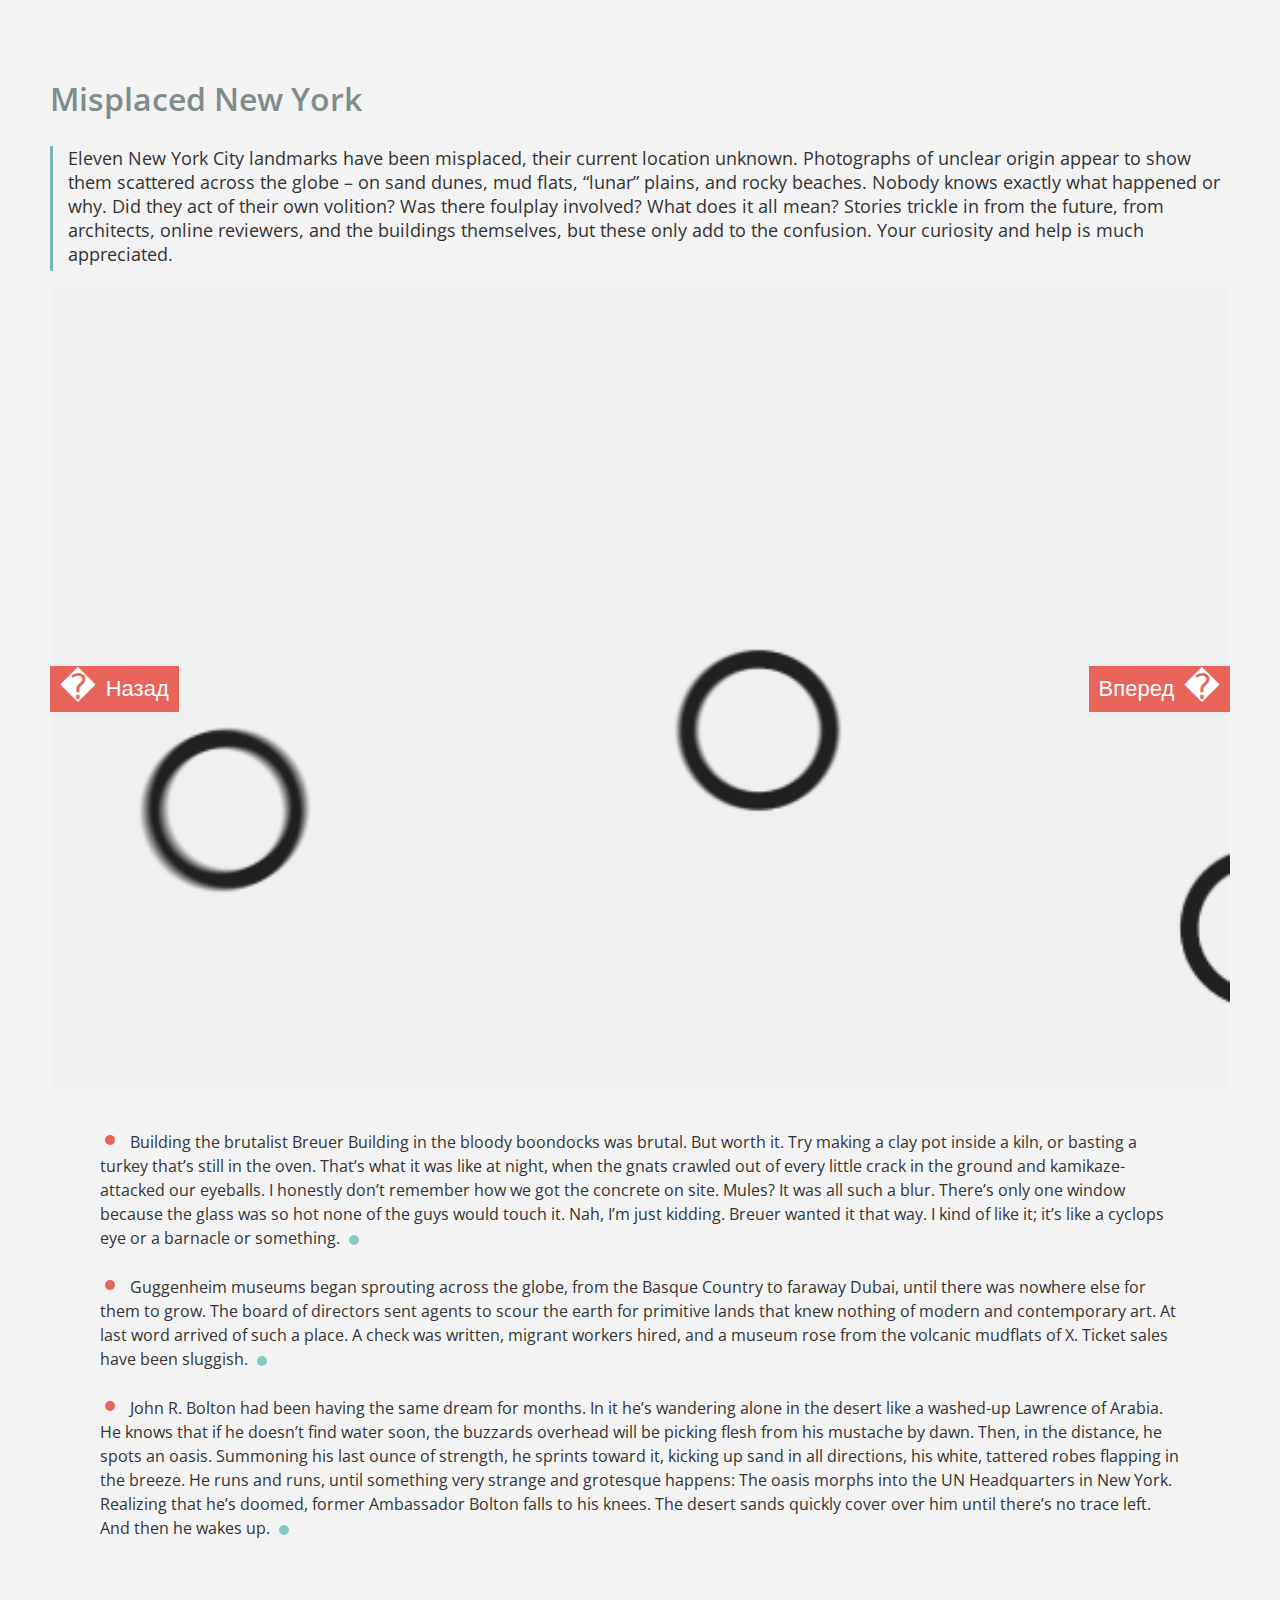
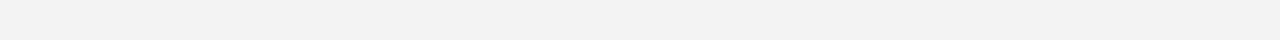
==== task1/task1.html @ 9bab4db1 "home work 1 is done" ====
<!DOCTYPE html>
<html lang="ru">
<head>
  <meta charset="UTF-8">
  <meta name="viewport" content="width=device-width, initial-scale=1.0">
  <meta name="viewport" content="width=1280">
  <meta http-equiv="X-UA-Compatible" content="ie=edge">
  <title>Галерея</title>
  <link rel="stylesheet" href="css/styles.css">
</head>
<body>
<article class="article-block">
  <h2 class="article-header">Misplaced New York</h2>
  <p class="article-description">
    Eleven New York City landmarks have been misplaced, their current location unknown. Photographs of unclear origin appear to show them scattered across the globe – on sand dunes, mud flats, “lunar” plains, and rocky beaches. Nobody knows exactly what happened or why. Did they act of their own volition? Was there foulplay involved? What does it all mean? Stories trickle in from the future, from architects, online reviewers, and the buildings themselves, but these only add to the confusion. Your curiosity and help is much appreciated.
  </p>

  <div class="article-gallery">
    <img id="currentPhoto" src="./i/spinner.gif" alt="">
    <button id="prevPhoto">Назад</button>
    <button id="nextPhoto">Вперед</button>
  </div>

  <div class="article-text">
    <ul class="list">
      <li class="list-item">
        Building the brutalist Breuer Building in the bloody boondocks was brutal. But worth it. Try making a clay pot inside a kiln, or basting a turkey that’s still in the oven. That’s what it was like at night, when the gnats crawled out of every little crack in the ground and kamikaze-attacked our eyeballs. I honestly don’t remember how we got the concrete on site. Mules? It was all such a blur. There’s only one window because the glass was so hot none of the guys would touch it. Nah, I’m just kidding. Breuer wanted it that way. I kind of like it; it’s like a cyclops eye or a barnacle or something.
      </li>
      <li class="list-item">
        Guggenheim museums began sprouting across the globe, from the Basque Country to faraway Dubai, until there was nowhere else for them to grow. The board of directors sent agents to scour the earth for primitive lands that knew nothing of modern and contemporary art. At last word arrived of such a place. A check was written, migrant workers hired, and a museum rose from the volcanic mudflats of X. Ticket sales have been sluggish.
      </li>
      <li class="list-item">
        John R. Bolton had been having the same dream for months. In it he’s wandering alone in the desert like a washed-up Lawrence of Arabia. He knows that if he doesn’t find water soon, the buzzards overhead will be picking flesh from his mustache by dawn. Then, in the distance, he spots an oasis. Summoning his last ounce of strength, he sprints toward it, kicking up sand in all directions, his white, tattered robes flapping in the breeze. He runs and runs, until something very strange and grotesque happens: The oasis morphs into the UN Headquarters in New York. Realizing that he’s doomed, former Ambassador Bolton falls to his knees. The desert sands quickly cover over him until there’s no trace left. And then he wakes up.
      </li>
    </ul>
  </div>
</article>
<script src="js/scripts.js"></script>
</body>
</html>
---- task1/css/styles.css ----
@import url('https://fonts.googleapis.com/css?family=Open+Sans:400,700,800');

body {
  font-family: 'Open Sans', sans-serif;
  width: 1280px;
  margin: 0 auto;
  color: #333333;
  background-color: #76c7c0;
}

button {
  background-color: #e8645a;
  border: none;
  outline: none;
  color: #ffffff;
  font-size: 22px;
  font-weight: 500;
  position: absolute;
  top: 50%;
  transform: translateY(-50%);
  padding: 10px;
  transition: 0.6s;
}

button:hover {
  background-color: #ffffff;
  color: #e8645a;
  transition: 0.6s;
  cursor: pointer;
}

.article-block {
  background-color: #f3f3f3;
  padding: 50px;
  height: 100%;
}

.article-header {
  font-weight: 600;
  font-size: 32px;
  color: #7f8c8c;
}

.article-description {
  height: 125px;
  font-size: 18px;
}

.article-description::before {
  content: "";
  display: block;
  height: 100%;
  width: 3px;
  margin-right: 15px;
  background: #76b7b1;
  float: left;
}

.article-gallery {
  width: 100%;
  height: 800px;
  overflow: hidden;
  position: relative;
}

.article-gallery img {
  min-width: 100%;
  min-height: 100%;
  display: block;
}

.article-gallery img::after {
  content: attr(alt);
  display: block;
}

#prevPhoto {
  left: 0;
}

#prevPhoto::before {
  content: "� ";
  font-size: 35px;
  line-height: 22px;
  vertical-align: text-top;
}

#nextPhoto {
  right: 0;
}

#nextPhoto::after {
  content: " �";
  font-size: 35px;
  line-height: 22px;
  vertical-align: text-top;
}

.article-text {
  padding: 25px 50px;
}

.list {
  list-style-type: none;
  padding: 0;
}

.list-item {
  margin-bottom: 25px;
  text-indent: 10px;
  line-height: 1.5;
}

.list-item::before {
  content: "";
  display: block;
  width: 10px;
  height: 10px;
  margin: 5px;
  border-radius: 50%;
  float: left;
  background-color: #e8645a;
}

.list-item::after {
  content: "";
  display: inline-block;
  width: 10px;
  height: 10px;
  margin: 5px;
  border-radius: 50%;
  background-color: #83ccc5;
  vertical-align: middle;
}
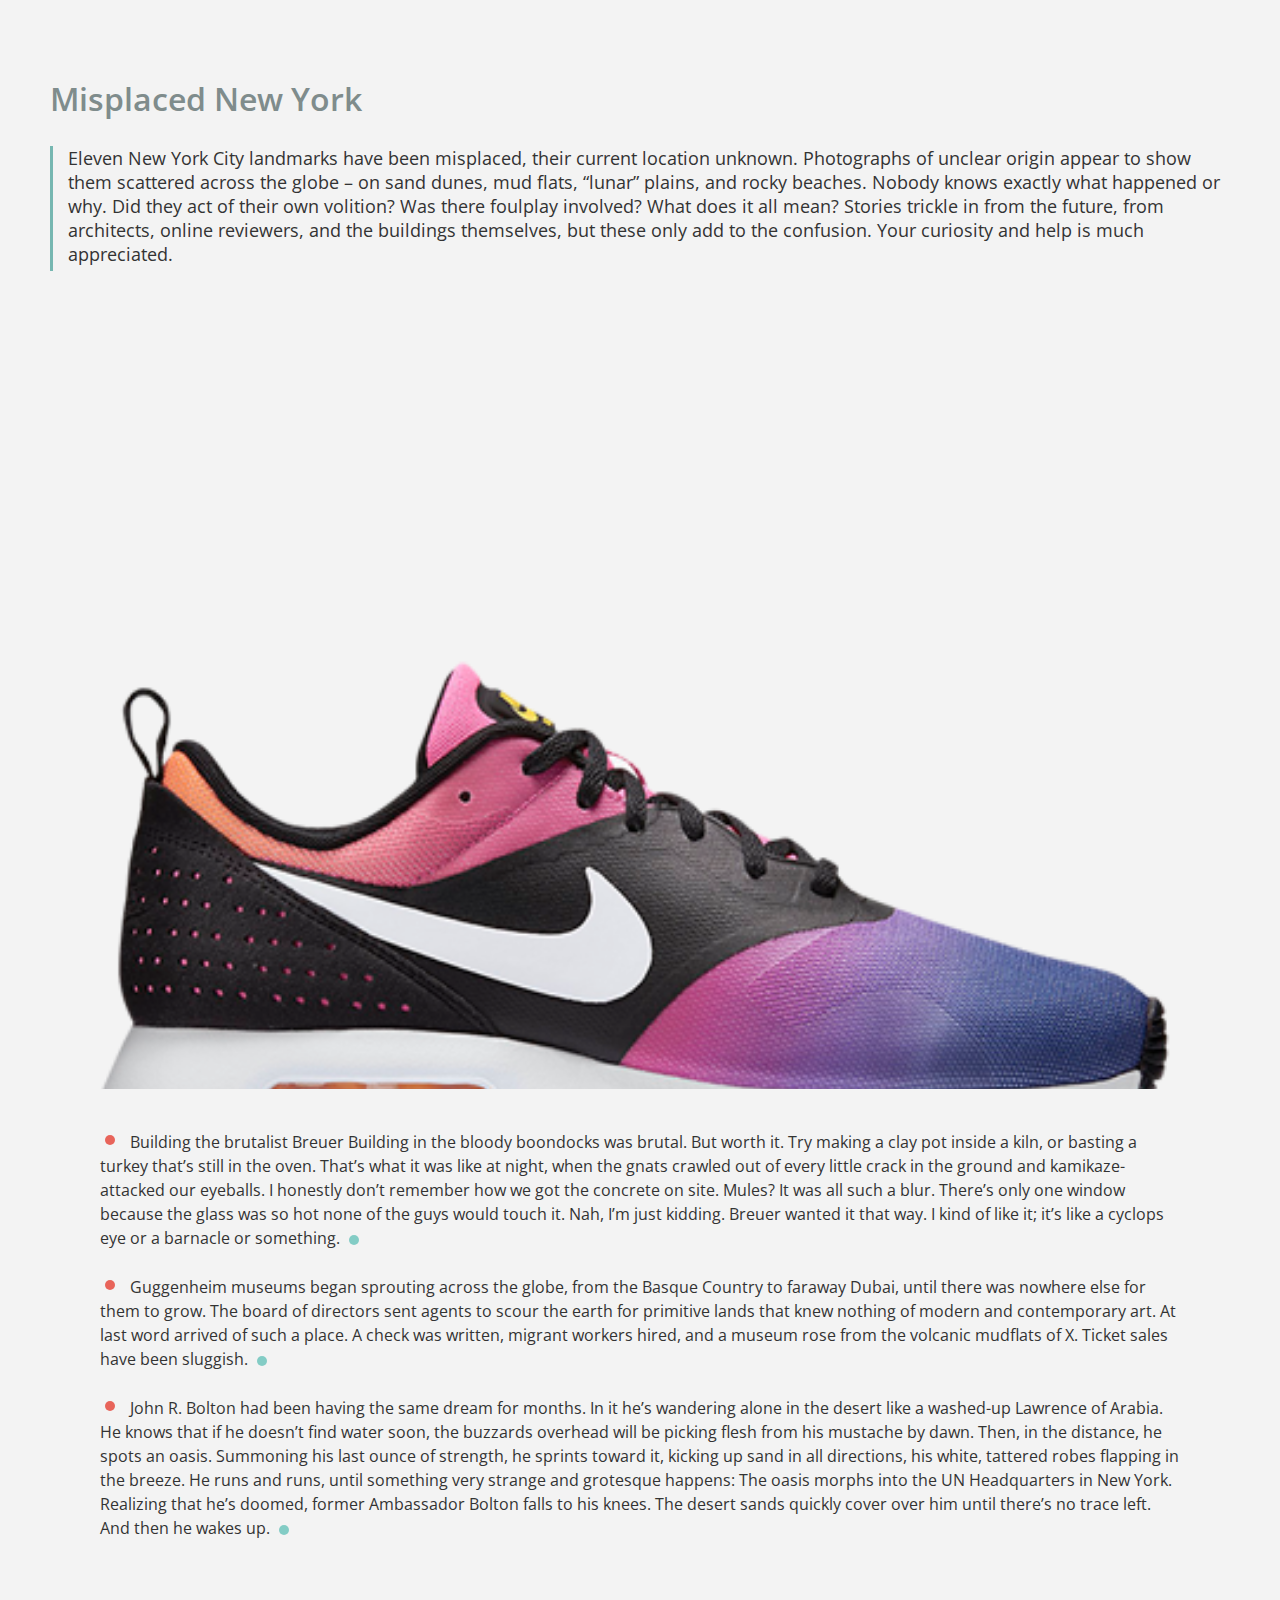
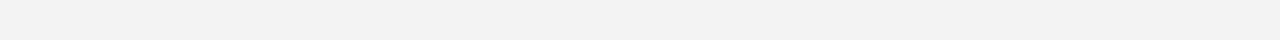
==== commit bcb925bf: "corrections are done" ====
--- a/task1/task1.html
+++ b/task1/task1.html
@@ -17,8 +17,6 @@
 
   <div class="article-gallery">
     <img id="currentPhoto" src="./i/spinner.gif" alt="">
-    <button id="prevPhoto">Назад</button>
-    <button id="nextPhoto">Вперед</button>
   </div>
 
   <div class="article-text">
